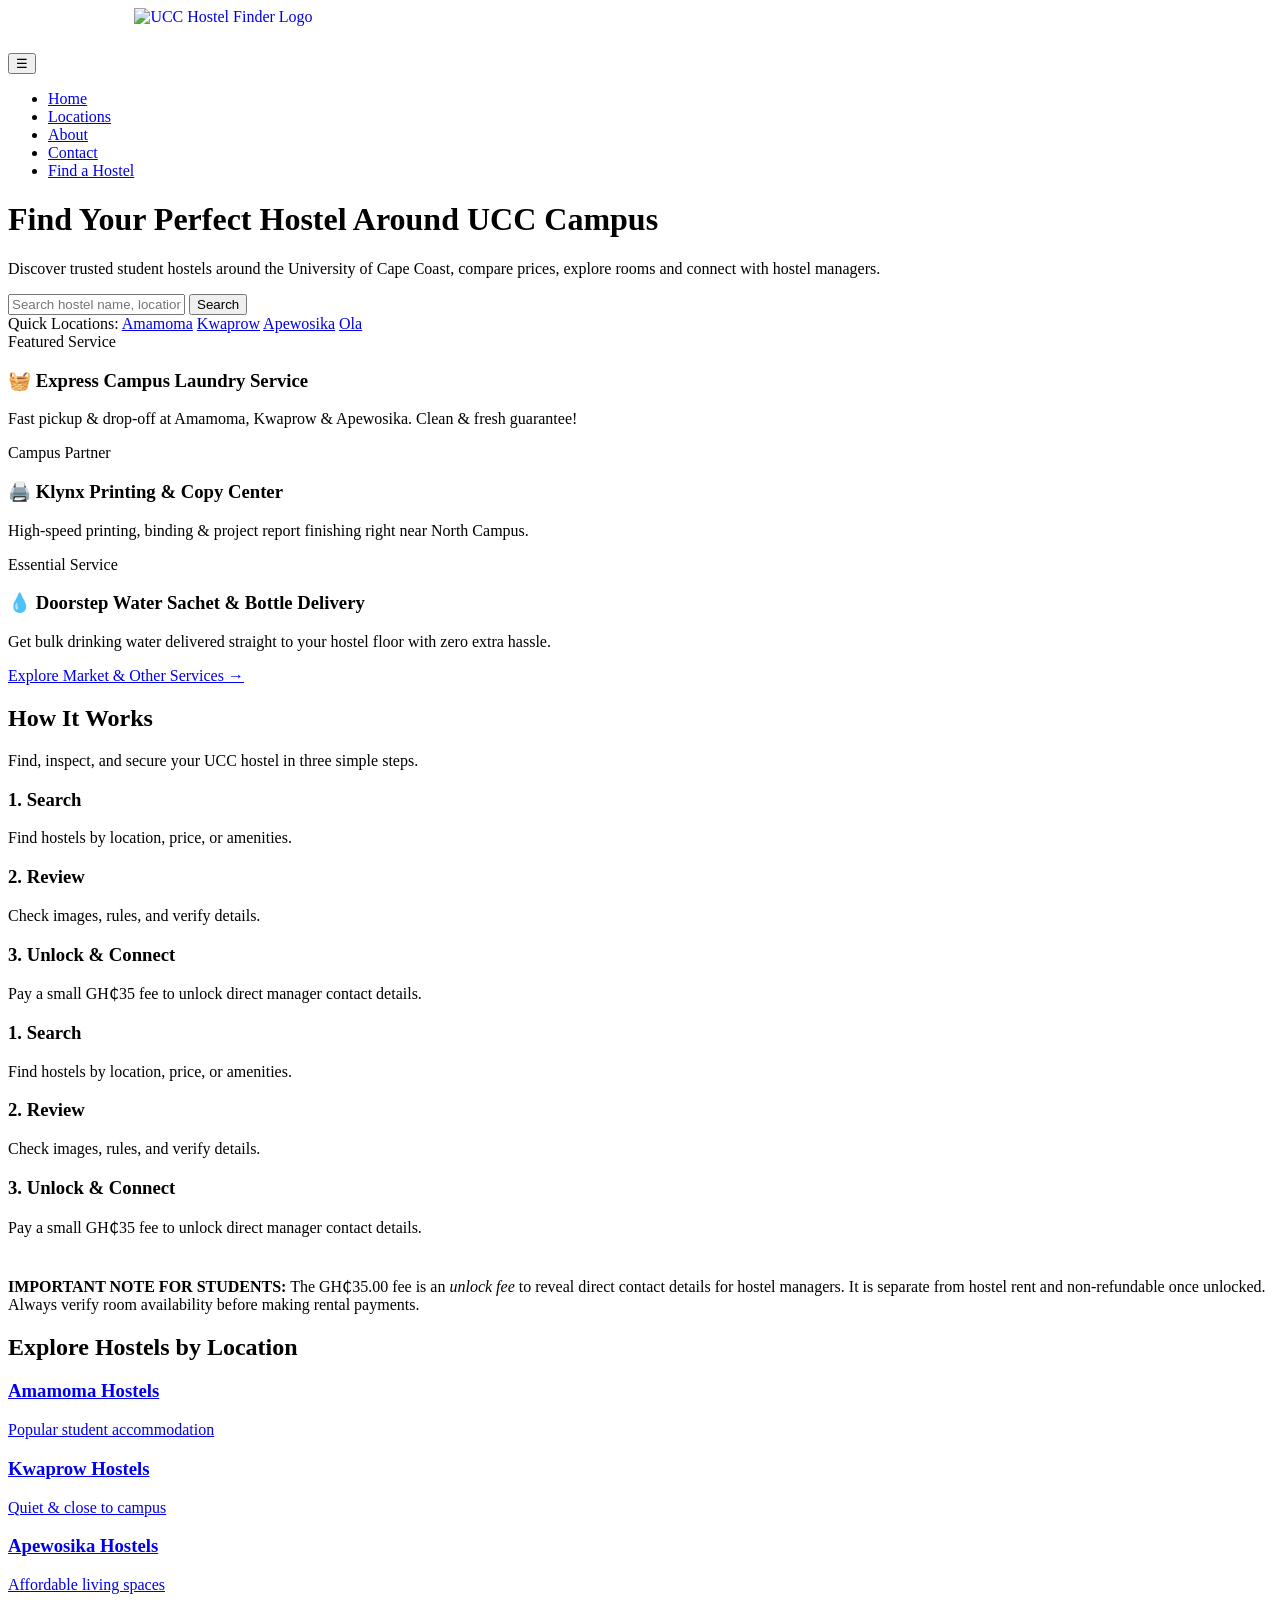
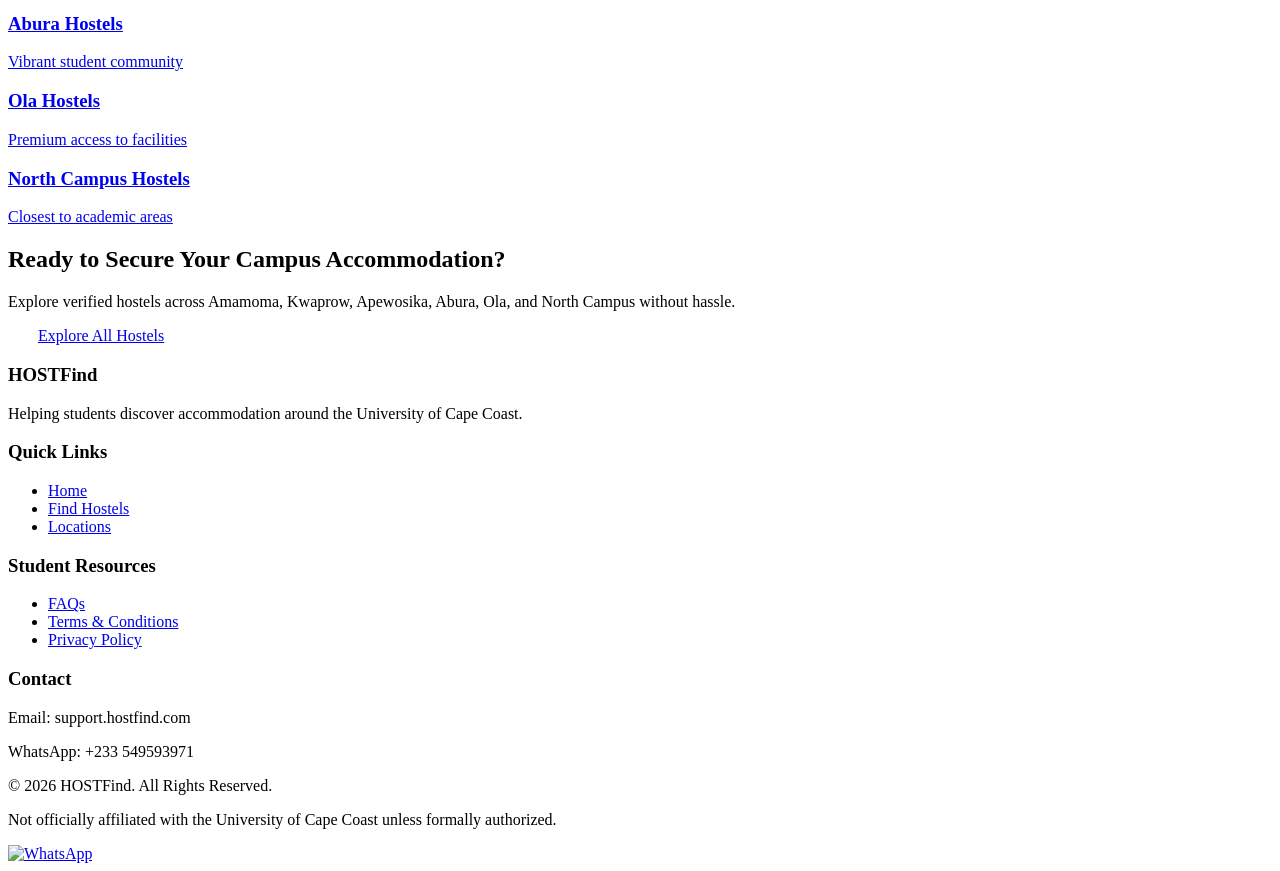
==== index.html @ 4abcdcec "Add files via upload" ====
<!DOCTYPE html>
<html lang="en">
<head>
    <meta charset="UTF-8">
    <meta name="viewport" content="width=device-width, initial-scale=1.0">
    <title>HOSTFind</title>
    <meta name="description" content="Discover trusted student hostels around the University of Cape Coast, compare prices, explore rooms and connect with hostel managers.">
    <link rel="stylesheet" href="css/style.css">
    
</head>
<body>
    <!-- NAVIGATION BAR -->
    <nav class="navbar">
        <div class="nav-container">
           <a href="index.html" class="brand-logo" style="display: flex; 
           align-items: center; text-decoration: none; border-radius: 20px; margin-left: 10%;">

    <img src="img/HOSTFind_logo_blue_black_gold_upscaled.png" alt="UCC Hostel Finder Logo" 
    style="height: 45px !important; width: auto !important; max-height: 45px !important; display: block !important;">
</a>
            <button class="mobile-menu-btn" id="mobileMenuBtn" aria-label="Toggle Menu">☰</button>
            <ul class="nav-links" id="navLinks">
                <li><a href="index.html" class="active">Home</a></li>
                <!-- <li><a href="hostels.html">Find Hostels</a></li> -->
                <li><a href="locations.html">Locations</a></li>
                <li><a href="about.html">About</a></li>
                <li><a href="contact.html">Contact</a></li>
                <li><a href="hostels.html" class="btn btn-primary">Find a Hostel</a></li>
            </ul>
        </div>
    </nav>


    <!-- HERO SECTION -->
    <header class="hero">
        <div class="hero-content">
            <h1>Find Your Perfect Hostel Around UCC Campus</h1>
            <p>Discover trusted student hostels around the University of Cape Coast, 
                compare prices, explore rooms and connect with hostel managers.</p>
            
            <form action="hostels.html" method="GET" class="search-box">
                <input type="text" name="query" placeholder="Search hostel name, location, or amenity..." aria-label="Search hostels">
                <button type="submit" class="btn btn-accent">Search</button>
            </form>

            <div class="quick-filters">
                <span>Quick Locations:</span>
                <a href="hostels.html?location=Amamoma">Amamoma</a>
                <a href="hostels.html?location=Kwaprow">Kwaprow</a>
                <a href="hostels.html?location=Apewosika">Apewosika</a>
                <a href="hostels.html?location=Ola">Ola</a>
            </div>
        </div>
    </header>


    <!-- CAMPUS SERVICES PROMO BANNER -->
<section class="services-banner-section">
    <div class="container">
        <div class="promo-banner-card">
            <!-- Slide Container -->
            <div class="promo-slides" id="promoSlides">
                
                <!-- Slide 1: Laundry Service -->
                <div class="promo-slide active">
                    <div class="promo-tag">Featured Service</div>
                    <div class="promo-content">
                        <div class="promo-text">
                            <h3>🧺 Express Campus Laundry Service</h3>
                            <p>Fast pickup & drop-off at Amamoma, Kwaprow & Apewosika. Clean & fresh guarantee!</p>
                        </div>
                    </div>
                </div>

                <!-- Slide 2: Printing & Stationeries -->
                <div class="promo-slide">
                    <div class="promo-tag">Campus Partner</div>
                    <div class="promo-content">
                        <div class="promo-text">
                            <h3>🖨️ Klynx Printing & Copy Center</h3>
                            <p>High-speed printing, binding & project report finishing right near North Campus.</p>
                        </div>
                    </div>
                </div>

                <!-- Slide 3: Water Delivery -->
                <div class="promo-slide">
                    <div class="promo-tag">Essential Service</div>
                    <div class="promo-content">
                        <div class="promo-text">
                            <h3>💧 Doorstep Water Sachet & Bottle Delivery</h3>
                            <p>Get bulk drinking water delivered straight to your hostel floor with zero extra hassle.</p>
                        </div>
                    </div>
                </div>

            </div>

            <!-- Action Button -->
            <div class="promo-action">
                <a href="campus-market.html" class="btn btn-accent promo-btn">
                    Explore Market & Other Services →
                </a>
            </div>
        </div>
    </div>
</section>


   <!-- Township Drone View Section -->
<div class="container">
    <section class="township-Drone">
        <h2 class="section-title">How It Works</h2>
        <p class="section-subtitle">Find, inspect, and secure your UCC hostel in three simple steps.</p>

        <!-- Outer wrapper to hide overflow -->
        <div class="steps-marquee-wrapper">
            <div class="steps-container">
                <!-- ORIGINAL CARDS -->
                <div class="step-card">
                    <div class="step-icon">
                        <i class="fa-solid fa-magnifying-glass"></i>
                    </div>
                    <h3>1. Search</h3>
                    <p>Find hostels by location, price, or amenities.</p>
                </div>

                <div class="step-card">
                    <div class="step-icon">
                        <i class="fa-solid fa-list-check"></i>
                    </div>
                    <h3>2. Review</h3>
                    <p>Check images, rules, and verify details.</p>
                </div>

                <div class="step-card">
                    <div class="step-icon">
                        <i class="fa-solid fa-unlock-keyhole"></i>
                    </div>
                    <h3>3. Unlock & Connect</h3>
                    <p>Pay a small GH₵35 fee to unlock direct manager contact details.</p>
                </div>

                <!-- DUPLICATE CARDS FOR INFINITE SEAMLESS LOOP -->
                <div class="step-card">
                    <div class="step-icon">
                        <i class="fa-solid fa-magnifying-glass"></i>
                    </div>
                    <h3>1. Search</h3>
                    <p>Find hostels by location, price, or amenities.</p>
                </div>

                <div class="step-card">
                    <div class="step-icon">
                        <i class="fa-solid fa-list-check"></i>
                    </div>
                    <h3>2. Review</h3>
                    <p>Check images, rules, and verify details.</p>
                </div>

                <div class="step-card">
                    <div class="step-icon">
                        <i class="fa-solid fa-unlock-keyhole"></i>
                    </div>
                    <h3>3. Unlock & Connect</h3>
                    <p>Pay a small GH₵35 fee to unlock direct manager contact details.</p>
                </div>
            </div>
        </div>

        <!-- ATTRACTIVE ALERT / NOTE BOX -->
        <div class="alert-note-box" style="margin-top: 40px;">
            <div class="alert-icon">
                <i class="fa-solid fa-circle-info"></i>
            </div>
            <div class="alert-text">
                <strong>IMPORTANT NOTE FOR STUDENTS:</strong>
                The GH₵35.00 fee is an <em>unlock fee</em> to reveal direct contact details for hostel managers. 
                It is separate from hostel rent and non-refundable once unlocked. Always verify room availability before making rental payments.
            </div>
        </div>
    </section>
</div>



    <!-- LOCATIONS SECTION -->
    <section class="locations-section">
        <div class="container">
            <h2 class="section-title">Explore Hostels by Location</h2>
            <div class="location-grid">
                <a href="hostels.html?location=Amamoma" class="location-card">
                    <!-- <div class="step-icon"><i class="fa-solid fa-house"></i></div> -->
                     
                
                    <h3>Amamoma Hostels</h3>
                    <p>Popular student accommodation</p>
                </a>
                <a href="hostels.html?location=Kwaprow" class="location-card">
                    <h3>Kwaprow Hostels</h3>
                    <p>Quiet & close to campus</p>
                </a>
                <a href="hostels.html?location=Apewosika" class="location-card">
                    <h3>Apewosika Hostels</h3>
                    <p>Affordable living spaces</p>
                </a>
                <a href="hostels.html?location=Abura" class="location-card">
                    <h3>Abura Hostels</h3>
                    <p>Vibrant student community</p>
                </a>
                <a href="hostels.html?location=Ola" class="location-card">
                    <h3>Ola Hostels</h3>
                    <p>Premium access to facilities</p>
                </a>
                <a href="hostels.html?location=North Campus" class="location-card">
                    <h3>North Campus Hostels</h3>
                    <p>Closest to academic areas</p>
                </a>
            </div>
        </div>
    </section>


    <!-- Township Drone CTA Banner -->
<div class="container">
    <section class="township-banner">
        <h2>Ready to Secure Your Campus Accommodation?</h2>
        <p>Explore verified hostels across Amamoma, Kwaprow, Apewosika, Abura, Ola, and North Campus without hassle.</p>
        <a href="hostels.html" class="btn btn-accent" style="padding: 12px 30px; font-size: 1rem;">
            <i class="fa-solid fa-compass"></i> Explore All Hostels
        </a>
    </section>
</div>










    <!-- FOOTER -->
    <footer class="footer">
        <div class="container footer-grid">
            <div class="footer-col">
                <h3>HOSTFind</h3>
                <p>Helping students discover accommodation around the University of Cape Coast.</p>
            </div>
            <div class="footer-col">
                <h3>Quick Links</h3>
                <ul>
                    <li><a href="index.html">Home</a></li>
                    <li><a href="hostels.html">Find Hostels</a></li>
                    <li><a href="locations.html">Locations</a></li>
                </ul>
            </div>
            <div class="footer-col">
                <h3>Student Resources</h3>
                <ul>
                    <li><a href="faqs.html">FAQs</a></li>
                    <li><a href="terms.html">Terms & Conditions</a></li>
                    <li><a href="privacy.html">Privacy Policy</a></li>
                </ul>
            </div>
            <div class="footer-col">
                <h3>Contact</h3>
                <p>Email: support.hostfind.com</p>
                <p>WhatsApp: +233 549593971</p>
            </div>
        </div>
        <div class="footer-bottom">
            <p>&copy; 2026 HOSTFind. All Rights Reserved.</p>
            <p class="disclaimer">Not officially affiliated with the University of Cape Coast unless formally authorized.</p>
        </div>
    </footer>

    <!-- WHATSAPP FLOATING BUTTON -->
    <a href="#" id="whatsappBtn" class="whatsapp-float" aria-label="Chat with Support">
        <img src="https://upload.wikimedia.org/wikipedia/commons/6/6b/WhatsApp.svg" alt="WhatsApp" width="40" height="40">
    </a>

    <script src="js/main.js"></script>



</body>
</html>
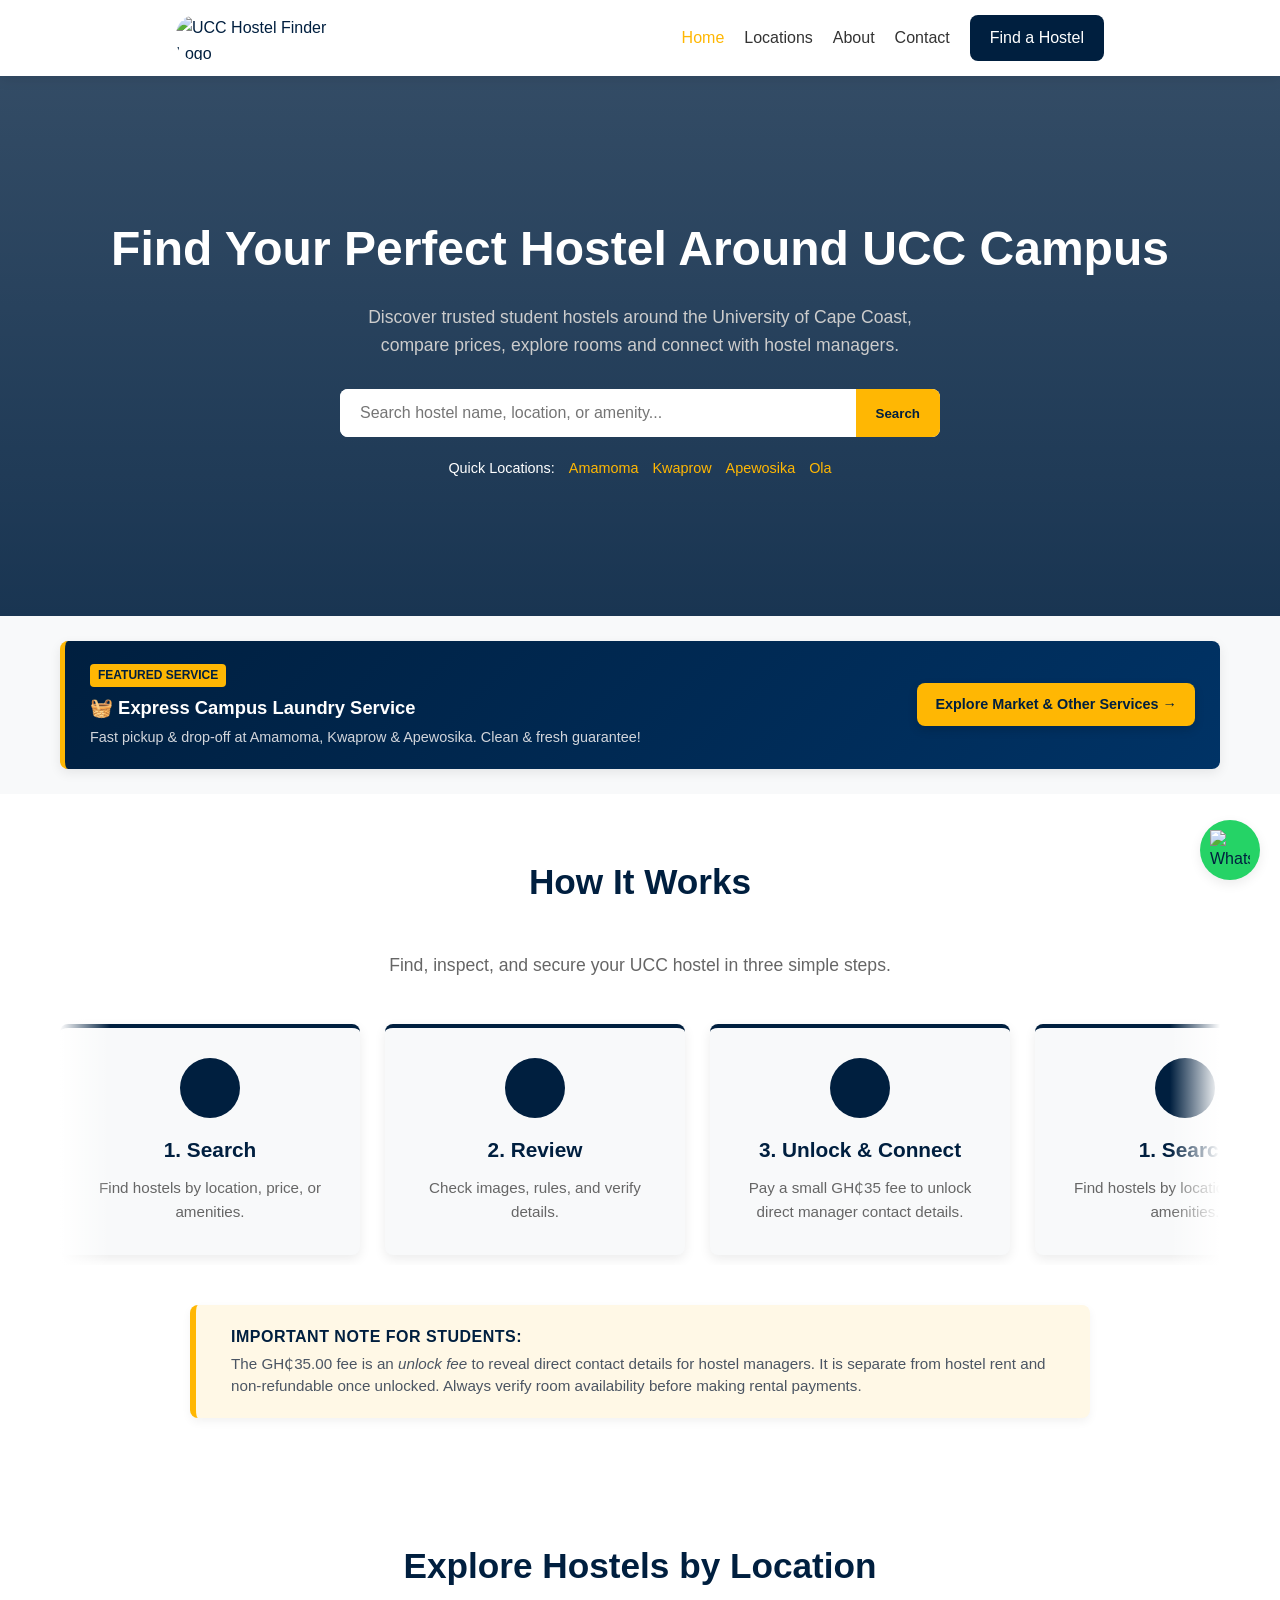
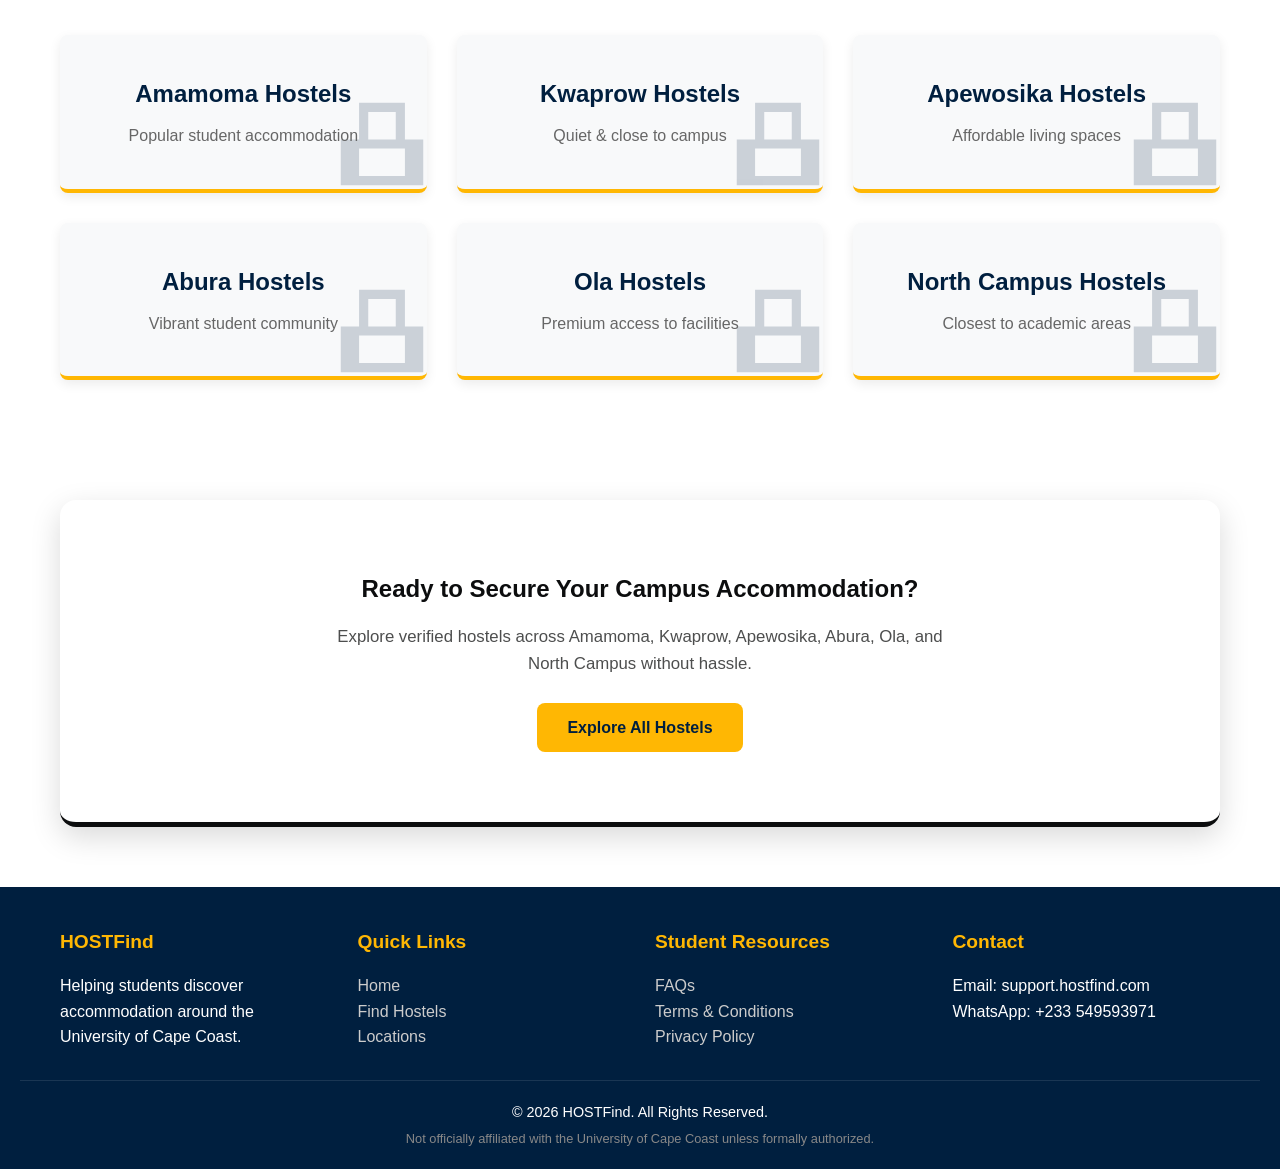
==== commit 0faa32a7: "Update index.html" ====
--- a/index.html
+++ b/index.html
@@ -5,7 +5,7 @@
     <meta name="viewport" content="width=device-width, initial-scale=1.0">
     <title>HOSTFind</title>
     <meta name="description" content="Discover trusted student hostels around the University of Cape Coast, compare prices, explore rooms and connect with hostel managers.">
-    <link rel="stylesheet" href="css/style.css">
+    <link rel="stylesheet" href="style.css">
     
 </head>
 <body>
@@ -286,4 +286,4 @@
 
 
 </body>
-</html>+</html>
--- a/style.css
+++ b/style.css
@@ -0,0 +1,1135 @@
+/* ==========================================================================
+   VARIABLES & RESET
+   ========================================================================== */
+:root {
+    --primary-color: #001f3f; /* Deep Navy Blue */
+    --secondary-color: #ffffff; /* White */
+    --accent-color: #ffb703; /* Gold/Yellow */
+    --text-color: #333333;
+    --text-light: #666666;
+    --bg-color: #f8f9fa; /* Very Light Gray */
+    --border-color: #e0e0e0;
+    --border-radius: 8px;
+    --shadow: 0 4px 12px rgba(0, 0, 0, 0.08);
+    --transition: all 0.3s ease;
+}
+
+* {
+    margin: 0;
+    padding: 0;
+    box-sizing: border-box;
+    font-family: 'Segoe UI', Roboto, Helvetica, Arial, sans-serif;
+}
+
+body {
+    background-color: var(--secondary-color);
+    color: var(--text-color);
+    line-height: 1.6;
+}
+
+.bg-light {
+    background-color: var(--bg-color);
+}
+
+.container {
+    max-width: 1200px;
+    margin: 0 auto;
+    padding: 0 20px;
+}
+
+img {
+    max-width: 100%;
+    height: auto;
+    display: block;
+}
+
+.hidden {
+    display: none !important;
+}
+
+.mt-2 { margin-top: 10px; }
+.w-100 { width: 100%; }
+
+
+/* ==========================================================================
+   TYPOGRAPHY & BUTTONS
+   ========================================================================== */
+h1, h2, h3, h4 { color: var(--primary-color); }
+
+a { text-decoration: none; 
+    color: var(--primary-color); 
+    transition: var(--transition);
+}
+
+
+a:hover { color: var(--accent-color); }
+
+.btn {
+    display: inline-block;
+    padding: 10px 20px;
+    border: none;
+    border-radius: var(--border-radius);
+    cursor: pointer;
+    font-weight: 600;
+    text-align: center;
+    transition: var(--transition);
+}
+
+.btn-primary { background: var(--primary-color); color: var(--secondary-color); }
+.btn-primary:hover { background: #00132a; }
+
+.btn-secondary { background: #e0e0e0; color: var(--text-color); }
+.btn-secondary:hover { background: #cccccc; }
+
+.btn-accent { background: var(--accent-color); color: var(--primary-color); }
+.btn-accent:hover { background: #e6a600; }
+
+/* ==========================================================================
+   NAVIGATION
+   ========================================================================== */
+.navbar {
+    background: var(--secondary-color);
+    box-shadow: var(--shadow);
+    position: sticky;
+    top: 0;
+    z-index: 100;
+}
+.navbar.navbar-dark { background: var(--primary-color); }
+.navbar.navbar-dark .logo, .navbar.navbar-dark .nav-links a { color: var(--secondary-color); }
+.navbar.navbar-dark .logo span { color: var(--accent-color); }
+
+.nav-container {
+    display: flex;
+    justify-content: space-between;
+    align-items: center;
+    max-width: 1200px;
+    margin: 0 auto;
+    padding: 15px 20px;
+}
+
+
+/* ==========================================================================
+   BRAND LOGO STYLING (FIX OVERSIZED LOGO)
+   ========================================================================== */
+.brand-logo {
+    display: inline-flex;
+    align-items: center;
+    max-height: 50px;      /* Strictly limits container height */
+    text-decoration: none;
+    overflow: hidden;
+}
+
+.brand-logo img {
+    height: 45px !important;    /* Force height to 45 pixels */
+    width: auto !important;     /* Keep correct aspect ratio */
+    max-width: 180px !important; /* Prevents stretching horizontally */
+    object-fit: contain;
+    display: block;
+}
+
+/* Adjust size for mobile navigation bars */
+@media (max-width: 768px) {
+    .brand-logo img {
+        height: 35px !important;
+        max-width: 140px !important;
+    }
+}
+
+
+/* .logo {
+  height: 1.5rem;
+    weight: 700;
+    color: var(--primary-color);
+}
+.logo span { color: var(--accent-color); } */
+
+.nav-links {
+    list-style: none;
+    display: flex;
+    align-items: center;
+    gap: 20px;
+    margin-right: 10%;
+}
+
+.nav-links a { color: var(--text-color); font-weight: 500; }
+.nav-links a.active { color: var(--accent-color); }
+
+/* Fix text color for the button inside the navbar */
+.nav-links a.btn-primary {
+    color: var(--secondary-color); 
+}
+
+.nav-links a.btn-primary:hover {
+    color: var(--secondary-color);
+}
+
+.mobile-menu-btn {
+    display: none;
+    background: none;
+    border: none;
+    font-size: 1.5rem;
+    cursor: pointer;
+    color: var(--primary-color);
+}
+.navbar-dark .mobile-menu-btn { color: var(--secondary-color); }
+
+
+
+
+
+/* ==========================================================================
+   HERO SECTION
+   ========================================================================== */
+.hero {
+    background: linear-gradient(rgba(0, 31, 63, 0.8), rgba(0, 31, 63, 0.9)), url('https://via.placeholder.com/1920x800?text=UCC+Campus') center/cover;
+    height: 60vh;
+    min-height: 400px;
+    display: flex;
+    align-items: center;
+    justify-content: center;
+    text-align: center;
+    padding: 0 20px;
+}
+
+.hero-content h1 {
+    color: var(--secondary-color);
+    font-size: 3rem;
+    margin-bottom: 15px;
+}
+
+.hero-content p {
+    color: #cccccc;
+    font-size: 1.1rem;
+    max-width: 600px;
+    margin: 0 auto 30px;
+}
+
+.search-box {
+    display: flex;
+    max-width: 600px;
+    margin: 0 auto 20px;
+    background: var(--secondary-color);
+    border-radius: var(--border-radius);
+    overflow: hidden;
+}
+
+.search-box input {
+    flex: 1;
+    padding: 15px 20px;
+    border: none;
+    outline: none;
+    font-size: 1rem;
+}
+
+.search-box button {
+    border-radius: 0;
+}
+
+.quick-filters {
+    color: var(--secondary-color);
+    font-size: 0.9rem;
+}
+.quick-filters a {
+    color: var(--accent-color);
+    margin-left: 10px;
+}
+
+/* ==========================================================================
+   HOSTELS LAYOUT & CARDS
+   ========================================================================== */
+.main-layout {
+    display: grid;
+    grid-template-columns: 250px 1fr;
+    gap: 30px;
+    padding: 40px 20px;
+}
+
+.filters-sidebar {
+    background: var(--secondary-color);
+    padding: 20px;
+    border-radius: var(--border-radius);
+    box-shadow: var(--shadow);
+    height: fit-content;
+}
+
+.filter-group { margin-bottom: 15px; }
+.filter-group label { display: block; font-weight: 600; margin-bottom: 5px; }
+.filter-group select { width: 100%; padding: 10px; border: 1px solid var(--border-color); border-radius: 4px; }
+
+.search-header .search-input {
+    width: 100%;
+    padding: 12px;
+    border: 1px solid var(--border-color);
+    border-radius: var(--border-radius);
+    margin-bottom: 20px;
+}
+
+.hostel-grid {
+    display: grid;
+    grid-template-columns: repeat(auto-fill, minmax(280px, 1fr));
+    gap: 20px;
+}
+
+.hostel-card {
+    background: var(--secondary-color);
+    border-radius: var(--border-radius);
+    overflow: hidden;
+    box-shadow: var(--shadow);
+    transition: var(--transition);
+    display: flex;
+    flex-direction: column;
+}
+
+.hostel-card:hover { transform: translateY(-5px); }
+
+.hostel-img-wrapper { position: relative; height: 200px; }
+.hostel-img-wrapper img { width: 100%; height: 100%; object-fit: cover; }
+.badge {
+    position: absolute;
+    top: 10px;
+    right: 10px;
+    background: var(--primary-color);
+    color: var(--secondary-color);
+    padding: 4px 8px;
+    font-size: 0.8rem;
+    border-radius: 4px;
+}
+
+.hostel-info { padding: 20px; flex: 1; display: flex; flex-direction: column; }
+.hostel-location { color: var(--text-light); font-size: 0.9rem; margin-bottom: 10px; }
+.hostel-price { font-size: 1.25rem; font-weight: 700; color: var(--primary-color); margin: 10px 0; }
+.amenities-list {
+    display: flex;
+    flex-wrap: wrap;
+    gap: 5px;
+    margin-bottom: 15px;
+}
+.amenity-tag {
+    background: var(--bg-color);
+    font-size: 0.8rem;
+    padding: 4px 8px;
+    border-radius: 4px;
+    border: 1px solid var(--border-color);
+}
+.card-actions { margin-top: auto; display: flex; gap: 10px; }
+.card-actions .btn { flex: 1; padding: 8px; font-size: 0.9rem; }
+
+/* ==========================================================================
+   MODALS
+   ========================================================================== */
+.modal {
+    display: none;
+    position: fixed;
+    top: 0; left: 0; width: 100%; height: 100%;
+    background: rgba(0, 0, 0, 0.6);
+    z-index: 1000;
+    overflow-y: auto;
+}
+
+.modal-content {
+    background: var(--secondary-color);
+    margin: 5% auto;
+    padding: 30px;
+    width: 90%;
+    max-width: 800px;
+    border-radius: var(--border-radius);
+    position: relative;
+}
+.payment-content { max-width: 500px; }
+
+.close-modal {
+    position: absolute;
+    top: 15px; right: 20px;
+    font-size: 1.5rem;
+    cursor: pointer;
+}
+
+.gallery-main { width: 100%; height: 350px; object-fit: cover; border-radius: var(--border-radius); margin-bottom: 10px; }
+.gallery-thumbs { display: flex; gap: 10px; overflow-x: auto; margin-bottom: 20px; }
+.gallery-thumbs img { width: 80px; height: 60px; object-fit: cover; cursor: pointer; border-radius: 4px; opacity: 0.6; }
+.gallery-thumbs img.active { opacity: 1; border: 2px solid var(--accent-color); }
+
+.payment-notice { background: #fff3cd; 
+                  color: #856404; 
+                  padding: 15px; 
+                  border-radius: 4px; 
+                  margin: 15px 0; 
+                  font-size: 0.9rem; 
+                }
+
+.payment-summary { 
+                  background: var(--bg-color); 
+                  padding: 15px; 
+                  border-radius: 4px; 
+                  margin-bottom: 20px; 
+                }
+
+
+.form-group {
+             margin-bottom: 15px;  }
+
+
+.form-group label { 
+                    display: block; 
+                    margin-bottom: 5px; 
+                    font-weight: 500;}
+
+
+.form-group input {
+                   width: 100%; 
+                   padding: 10px; 
+                   border: 1px solid var(--border-color); 
+                   border-radius: 4px; }
+
+
+.success-state { background: #d4edda; 
+                 color: #155724; 
+                 padding: 20px; 
+                 border-radius: 4px; 
+                 margin-top: 15px; }
+
+/* ==========================================================================
+   FOOTER & WHATSAPP
+   ========================================================================== */
+.footer { background: var(--primary-color);
+          color: var(--secondary-color); 
+          padding: 40px 20px 20px; 
+          margin-top: 50px; 
+        }
+
+
+.footer-grid { display: grid; 
+               grid-template-columns: repeat(auto-fit, minmax(200px, 1fr)); 
+               gap: 30px; 
+               margin-bottom: 30px; 
+            }
+
+               
+.footer-col h3 { color: var(--accent-color); 
+                 margin-bottom: 15px; 
+                 font-size: 1.2rem; 
+                }
+
+
+.footer-col ul { list-style: none; }
+
+.footer-col a { color: #cccccc; }
+
+.footer-bottom { text-align: center; 
+                 border-top: 1px solid rgba(255,255,255,0.1); 
+                 padding-top: 20px; 
+                 font-size: 0.9rem;
+                 }
+
+.disclaimer { color: #888; font-size: 0.8rem; margin-top: 5px; }
+
+.whatsapp-float {
+    position: fixed;
+    bottom: 20px;
+    right: 20px;
+    background: #25D366;
+    border-radius: 50%;
+    padding: 10px;
+    box-shadow: var(--shadow);
+    z-index: 100;
+    transition: var(--transition);
+}
+.whatsapp-float:hover { transform: scale(1.1); }
+
+/* ==========================================================================
+   RESPONSIVE DESIGN
+   ========================================================================== */
+@media (max-width: 768px) {
+    .nav-links {
+        display: none;
+        flex-direction: column;
+        width: 100%;
+        position: absolute;
+        top: 60px; left: 0;
+        background: var(--secondary-color);
+        padding: 20px;
+        box-shadow: var(--shadow);
+    }
+    .navbar.navbar-dark .nav-links { background: var(--primary-color); }
+    .nav-links.active { display: flex; }
+    .mobile-menu-btn { display: block; }
+    
+    .main-layout { grid-template-columns: 1fr; }
+    .hero-content h1 { font-size: 2rem; }
+}
+
+
+/* ==========================================================================
+   LOCATIONS SECTION
+   ========================================================================== */
+.locations-section {
+    padding: 60px 20px;
+    background-color: var(--secondary-color);
+    text-align: center;
+}
+
+.section-title {
+    font-size: 2.2rem;
+    margin-bottom: 40px;
+    color: var(--primary-color);
+}
+
+.location-grid {
+    display: grid;
+    /* Automatically creates responsive columns that are at least 280px wide */
+    grid-template-columns: repeat(auto-fit, minmax(280px, 1fr));
+    gap: 30px;
+    margin-top: 20px;
+}
+
+.location-card {
+    position: relative;
+    overflow: hidden;
+    display: block;
+    background: var(--bg-color);
+    padding: 40px 20px;
+    border-radius: var(--border-radius);
+    box-shadow: var(--shadow);
+    text-align: center;
+    text-decoration: none;
+    /* Smooth CSS transition for transform, shadow, and background */
+    transition: transform 0.4s cubic-bezier(0.25, 1, 0.5, 1), 
+                box-shadow 0.4s cubic-bezier(0.25, 1, 0.5, 1), 
+                background 0.4s ease;
+    border-bottom: 4px solid var(--accent-color);
+    transform: scale(1); /* Initial default scale */
+}
+
+
+/* Watermark Icon - with scale transition */
+.location-card::before {
+    content: "";
+    position: absolute;
+    bottom: -10px;
+    right: -10px;
+    width: 110px;
+    height: 110px;
+    background-image: url('data:image/svg+xml;utf8,<svg xmlns="http://www.w3.org/2000/svg" viewBox="0 0 24 24" fill="%23001f3f"><path d="M17 11V3H7v8H3v10h18V11h-4zm-8-6h6v6H9V5zm8 14H7v-6h10v6z"/></svg>');
+    background-repeat: no-repeat;
+    background-size: contain;
+    opacity: 0.18;
+    pointer-events: none;
+    z-index: 0;
+    transition: transform 0.4s ease, opacity 0.4s ease;
+}
+
+
+/* Ensure card text and content stay above the background watermark */
+.location-card > * {
+    position: relative;
+    z-index: 1;
+}
+
+
+
+.location-card:hover {
+    /* Zooms out the card slightly (0.96 scale) while adding shadow depth */
+    transform: scale(0.96);
+    box-shadow: 0 8px 18px rgba(0, 0, 0, 0.15);
+    background: var(--primary-color);
+}
+
+
+/* Optional: Zooms out the watermark icon in sync */
+.location-card:hover::before {
+    transform: scale(0.85);
+    opacity: 0.25; /* Lightly brightens icon against the dark blue hover state */
+}
+
+.location-card h3 {
+    color: var(--primary-color);
+    font-size: 1.5rem;
+    margin-bottom: 10px;
+    transition: color 0.3s ease;
+}
+
+
+.location-card p {
+    color: var(--text-light);
+    font-size: 1rem;
+    transition: color 0.3s ease;
+}
+
+
+/* Change text color to white when the card is hovered */
+.location-card:hover h3,
+.location-card:hover p {
+    color: var(--secondary-color);
+}
+
+
+
+/* Drone View Township Gradient Banner */
+
+
+.township-banner {
+    position: relative;
+    /* Gradient overlay + Drone view background image */
+    background-color:red linear-gradient(
+        135deg, 
+
+    ), 
+    url('https://images.unsplash.com/photo-1477959858617-67f30ac4ce78?auto=format&fit=crop&w=1600&q=80') center/cover no-repeat fixed;
+    color: #ffffff;
+    padding: 70px 20px;
+    margin: 60px 0;
+    border-radius: 16px;
+    border-bottom: solid #0c0d0e 5px;
+    box-shadow: 0 10px 30px rgba(0, 0, 0, 0.15);
+    text-align: center;
+}
+
+/* Adjust text colors inside the township banner */
+.township-banner h2, 
+.township-banner h3 {
+    color: #0c0d0e !important;
+    margin-bottom: 15px;
+}
+
+.township-banner p {
+    color: #0c0d0ebb;
+    max-width: 650px;
+    margin: 0 auto 25px;
+    font-size: 1.05rem;
+    line-height: 1.6;
+}
+
+/* White card variant when placed inside township banner */
+.township-banner .step-card {
+    background: rgba(253, 253, 255, 0.95);
+    backdrop-filter: blur(25px);
+    border: none;
+}
+
+/* ==========================================================================
+   HOW IT WORKS SECTION & ALERT BOX
+   ========================================================================== */
+.township-Drone {
+    padding: 60px 0;
+    text-align: center;
+}
+
+.section-subtitle {
+    color: var(--text-light);
+    font-size: 1.1rem;
+    margin-bottom: 35px;
+}
+
+/* ==========================================================================
+   CONTINUOUS SLIDING STEPS ANIMATION
+   ========================================================================== */
+.steps-marquee-wrapper {
+    width: 100%;
+    overflow: hidden;
+    position: relative;
+    padding: 10px 0;
+}
+
+/* Optional: Add gradient fade effect on the left and right edges */
+.steps-marquee-wrapper::before,
+.steps-marquee-wrapper::after {
+    content: "";
+    position: absolute;
+    top: 0;
+    width: 50px;
+    height: 100%;
+    z-index: 2;
+    pointer-events: none;
+}
+.steps-marquee-wrapper::before {
+    left: 0;
+    background: linear-gradient(to right, var(--secondary-color), transparent);
+}
+.steps-marquee-wrapper::after {
+    right: 0;
+    background: linear-gradient(to left, var(--secondary-color), transparent);
+}
+
+.steps-container {
+    display: flex;
+    gap: 25px;
+    width: max-content;
+    /* Runs the continuous sliding animation over 20 seconds. Adjust time to make it faster/slower */
+    animation: slideContinuous 20s linear infinite;
+}
+
+/* Pause the sliding animation when the user hovers over the cards so they can read easily */
+.steps-container:hover {
+    animation-play-state: paused;
+}
+
+@keyframes slideContinuous {
+    0% {
+        transform: translateX(0);
+    }
+    100% {
+        /* Translates exactly half the width (since we duplicated the cards) for a seamless loop */
+        transform: translateX(-50%);
+    }
+}
+
+/* Fix card width so they don't squish inside the flex track */
+.step-card {
+    flex: 0 0 300px; /* Fixed width of 300px per card */
+    position: relative;
+    overflow: hidden;
+    background: var(--bg-color);
+    padding: 30px 20px;
+    border-radius: var(--border-radius);
+    box-shadow: var(--shadow);
+    border-top: 4px solid var(--primary-color);
+    text-align: center;
+}
+
+Watermark House Icon
+/* .step-card::before {
+    content: "";
+    position: absolute;
+    bottom: -10px;
+    right: -10px;
+    width: 110px;
+    height: 110px;
+    background-image: url('data:image/svg+xml;utf8,<svg xmlns="http://www.w3.org/2000/svg" viewBox="0 0 24 24" fill="%23001f3f"><path d="M17 11V3H7v8H3v10h18V11h-4zm-8-6h6v6H9V5zm8 14H7v-6h10v6z"/></svg>');
+    background-repeat: no-repeat;
+    background-size: contain;
+    opacity: 0.18;
+    pointer-events: none;
+    z-index: 0;
+} */
+
+.step-card > * {
+    position: relative;
+    z-index: 1;
+}
+
+.step-icon {
+    width: 60px;
+    height: 60px;
+    background: var(--primary-color);
+    color: var(--accent-color);
+    font-size: 1.5rem;
+    border-radius: 50%;
+    display: flex;
+    align-items: center;
+    justify-content: center;
+    margin: 0 auto 15px auto;
+}
+
+.step-card h3 {
+    font-size: 1.3rem;
+    margin-bottom: 10px;
+    color: var(--primary-color);
+}
+
+.step-card p {
+    color: var(--text-light);
+    font-size: 0.95rem;
+}
+
+
+
+
+/* ==========================================
+   ATTRACTIVE NOTE / ALERT BOX STYLING
+   ========================================== */
+.alert-note-box {
+    display: flex;
+    align-items: flex-start;
+    gap: 15px;
+    background: #fff8e6; /* Soft gold-tinted alert background */
+    border-left: 6px solid var(--accent-color); /* Prominent gold/yellow border */
+    padding: 20px;
+    border-radius: var(--border-radius);
+    box-shadow: 0 4px 10px rgba(0, 0, 0, 0.05);
+    text-align: left;
+    max-width: 900px;
+    margin: 0 auto;
+}
+
+.alert-icon {
+    font-size: 1.8rem;
+    color: #d97706; /* High-contrast alert yellow/amber */
+    flex-shrink: 0;
+    margin-top: 2px;
+}
+
+.alert-text {
+    font-size: 0.95rem;
+    color: #4b5563;
+    line-height: 1.5;
+}
+
+.alert-text strong {
+    display: block;
+    color: var(--primary-color);
+    font-size: 1rem;
+    margin-bottom: 4px;
+    letter-spacing: 0.5px;
+}
+
+/* Mobile Responsiveness for Alert Box */
+@media (max-width: 600px) {
+    .alert-note-box {
+        flex-direction: column;
+        align-items: flex-start;
+        gap: 10px;
+    }
+}
+
+
+
+/* Make "View Room" buttons yellow/gold on hostel cards */
+.hostel-card .view-room-btn {
+    background-color: var(--accent-color);
+    color: var(--primary-color);
+    border: none;
+}
+
+.hostel-card .view-room-btn:hover {
+    background-color: #e6a600; /* Slightly darker gold on hover */
+    color: var(--primary-color);
+}
+
+
+
+
+/* ==========================================================================
+   MANAGER REGISTRATION CALLOUT CARD STYLING
+   ========================================================================== */
+.manager-cta-card {
+    background: var(--secondary-color);
+    border-radius: var(--border-radius);
+    box-shadow: var(--shadow);
+    padding: 50px 30px;
+    text-align: center;
+    max-width: 800px;
+    margin: 0 auto;
+    border-top: 5px solid var(--accent-color);
+}
+
+.manager-cta-card h2 {
+    font-size: 1.8rem;
+    color: var(--primary-color);
+    margin-bottom: 15px;
+}
+
+.manager-cta-card p {
+    color: var(--text-light);
+    font-size: 1.05rem;
+    margin-bottom: 25px;
+    max-width: 600px;
+    margin-left: auto;
+    margin-right: auto;
+}
+
+/* Mobile adjustments */
+@media (max-width: 768px) {
+    .manager-cta-card {
+        padding: 30px 15px;
+    }
+    .manager-cta-card h2 {
+        font-size: 1.4rem;
+    }
+}
+/* Responsive adjustments for smaller mobile screens */
+@media (max-width: 768px) {
+    .register-cta-banner {
+        padding: 30px 15px;
+        margin: 20px 10px;
+    }
+    
+    .register-cta-banner h2 {
+        font-size: 1.35rem;
+    }
+
+    .register-cta-banner p {
+        font-size: 0.9rem;
+    }
+}
+
+
+
+/* ==========================================================================
+   PAGE HEADERS & FAQ STYLES
+   ========================================================================== */
+.page-header {
+    background: var(--primary-color);
+    color: var(--secondary-color);
+    padding: 50px 20px;
+    text-align: center;
+}
+
+.page-header h1 {
+    color: var(--secondary-color);
+    font-size: 2.2rem;
+    margin-bottom: 10px;
+}
+
+.page-header p {
+    color: #cccccc;
+    font-size: 1.05rem;
+}
+
+.py-5 {
+    padding-top: 40px;
+    padding-bottom: 50px;
+}
+
+.faq-container {
+    max-width: 800px;
+    margin: 0 auto;
+}
+
+.faq-item {
+    background: var(--secondary-color);
+    border: 1px solid var(--border-color);
+    border-radius: var(--border-radius);
+    margin-bottom: 15px;
+    overflow: hidden;
+    box-shadow: 0 2px 5px rgba(0,0,0,0.03);
+}
+
+.faq-question {
+    width: 100%;
+    padding: 18px 20px;
+    background: none;
+    border: none;
+    outline: none;
+    display: flex;
+    justify-content: space-between;
+    align-items: center;
+    font-size: 1.05rem;
+    font-weight: 600;
+    color: var(--primary-color);
+    cursor: pointer;
+    text-align: left;
+    transition: var(--transition);
+}
+
+.faq-question:hover {
+    background: #f1f5f9;
+}
+
+.faq-icon {
+    font-size: 1.4rem;
+    font-weight: 700;
+    color: var(--accent-color);
+    transition: transform 0.3s ease;
+}
+
+.faq-item.active .faq-icon {
+    transform: rotate(45deg);
+}
+
+.faq-answer {
+    max-height: 0;
+    overflow: hidden;
+    transition: max-height 0.3s ease, padding 0.3s ease;
+    padding: 0 20px;
+    color: var(--text-light);
+    font-size: 0.95rem;
+    background: #fafafa;
+}
+
+.faq-item.active .faq-answer {
+    max-height: 200px;
+    padding: 0 20px 18px 20px;
+}
+
+
+/* ==========================================================================
+   LEGAL & CONTENT PAGES
+   ========================================================================== */
+.legal-container {
+    max-width: 800px;
+    margin: 0 auto;
+    background: var(--secondary-color);
+    padding: 40px;
+    border-radius: var(--border-radius);
+    box-shadow: var(--shadow);
+}
+
+.legal-section {
+    margin-bottom: 30px;
+}
+
+.legal-section h2 {
+    font-size: 1.3rem;
+    color: var(--primary-color);
+    margin-bottom: 12px;
+    border-bottom: 2px solid var(--bg-color);
+    padding-bottom: 6px;
+}
+
+.legal-section p {
+    color: var(--text-color);
+    margin-bottom: 12px;
+    line-height: 1.7;
+}
+
+.legal-section ul {
+    margin-left: 20px;
+    margin-bottom: 15px;
+}
+
+.legal-section li {
+    color: var(--text-color);
+    margin-bottom: 8px;
+    line-height: 1.6;
+}
+
+@media (max-width: 768px) {
+    .legal-container {
+        padding: 20px;
+    }
+}
+
+
+/* ==========================================================================
+   COMPACT CAMPUS SERVICES BANNER SLIDER
+   ========================================================================== */
+.services-banner-section {
+    padding: 25px 0;
+    background-color: var(--bg-color);
+}
+
+.promo-banner-card {
+    background: linear-gradient(135deg, var(--primary-color) 0%, #003366 100%);
+    color: var(--secondary-color);
+    border-radius: var(--border-radius);
+    padding: 20px 25px;
+    display: flex;
+    align-items: center;
+    justify-content: space-between;
+    gap: 20px;
+    box-shadow: var(--shadow);
+    position: relative;
+    overflow: hidden;
+    border-left: 5px solid var(--accent-color);
+}
+
+.promo-slides {
+    flex: 1;
+    position: relative;
+    min-height: 65px;
+}
+
+.promo-slide {
+    display: none;
+    opacity: 0;
+    transition: opacity 0.5s ease-in-out;
+}
+
+.promo-slide.active {
+    display: block;
+    opacity: 1;
+}
+
+.promo-tag {
+    display: inline-block;
+    background: var(--accent-color);
+    color: var(--primary-color);
+    font-size: 0.75rem;
+    font-weight: 700;
+    padding: 2px 8px;
+    border-radius: 4px;
+    text-transform: uppercase;
+    margin-bottom: 6px;
+}
+
+.promo-text h3 {
+    color: #ffffff;
+    font-size: 1.15rem;
+    margin-bottom: 4px;
+}
+
+.promo-text p {
+    color: #d1d5db;
+    font-size: 0.9rem;
+    margin: 0;
+}
+
+.promo-action {
+    flex-shrink: 0;
+}
+
+.promo-btn {
+    white-space: nowrap;
+    font-size: 0.9rem;
+    padding: 10px 18px;
+    box-shadow: 0 4px 10px rgba(0,0,0,0.15);
+}
+
+/* Mobile Responsive Adjustments */
+@media (max-width: 768px) {
+    .promo-banner-card {
+        flex-direction: column;
+        align-items: flex-start;
+        padding: 18px;
+    }
+    
+    .promo-action {
+        width: 100%;
+        margin-top: 10px;
+    }
+
+    .promo-btn {
+        width: 100%;
+        text-align: center;
+    }
+}
+
+/* ==========================================================================
+   MARKET CARD GRADIENT IMAGE STYLES
+   ========================================================================== */
+.market-card {
+    border-radius: var(--border-radius);
+    overflow: hidden;
+}
+
+.card-img-gradient {
+    position: relative;
+    height: 160px;
+    overflow: hidden;
+}
+
+.card-img-gradient img {
+    width: 100%;
+    height: 100%;
+    object-fit: cover;
+    transition: transform 0.4s ease;
+}
+
+/* Gradient overlay on hover & default */
+.card-img-gradient::after {
+    content: '';
+    position: absolute;
+    top: 0;
+    left: 0;
+    right: 0;
+    bottom: 0;
+    background: linear-gradient(to bottom, rgba(0, 31, 63, 0.1) 0%, rgba(0, 31, 63, 0.8) 100%);
+}
+
+.market-card:hover .card-img-gradient img {
+    transform: scale(1.05);
+}
+
+.market-badge {
+    position: absolute;
+    top: 12px;
+    left: 12px;
+    z-index: 2;
+    background: var(--primary-color);
+    color: var(--secondary-color);
+    padding: 5px 12px;
+    font-size: 0.8rem;
+    font-weight: 600;
+    border-radius: 4px;
+    box-shadow: 0 2px 6px rgba(0,0,0,0.2);
+}
